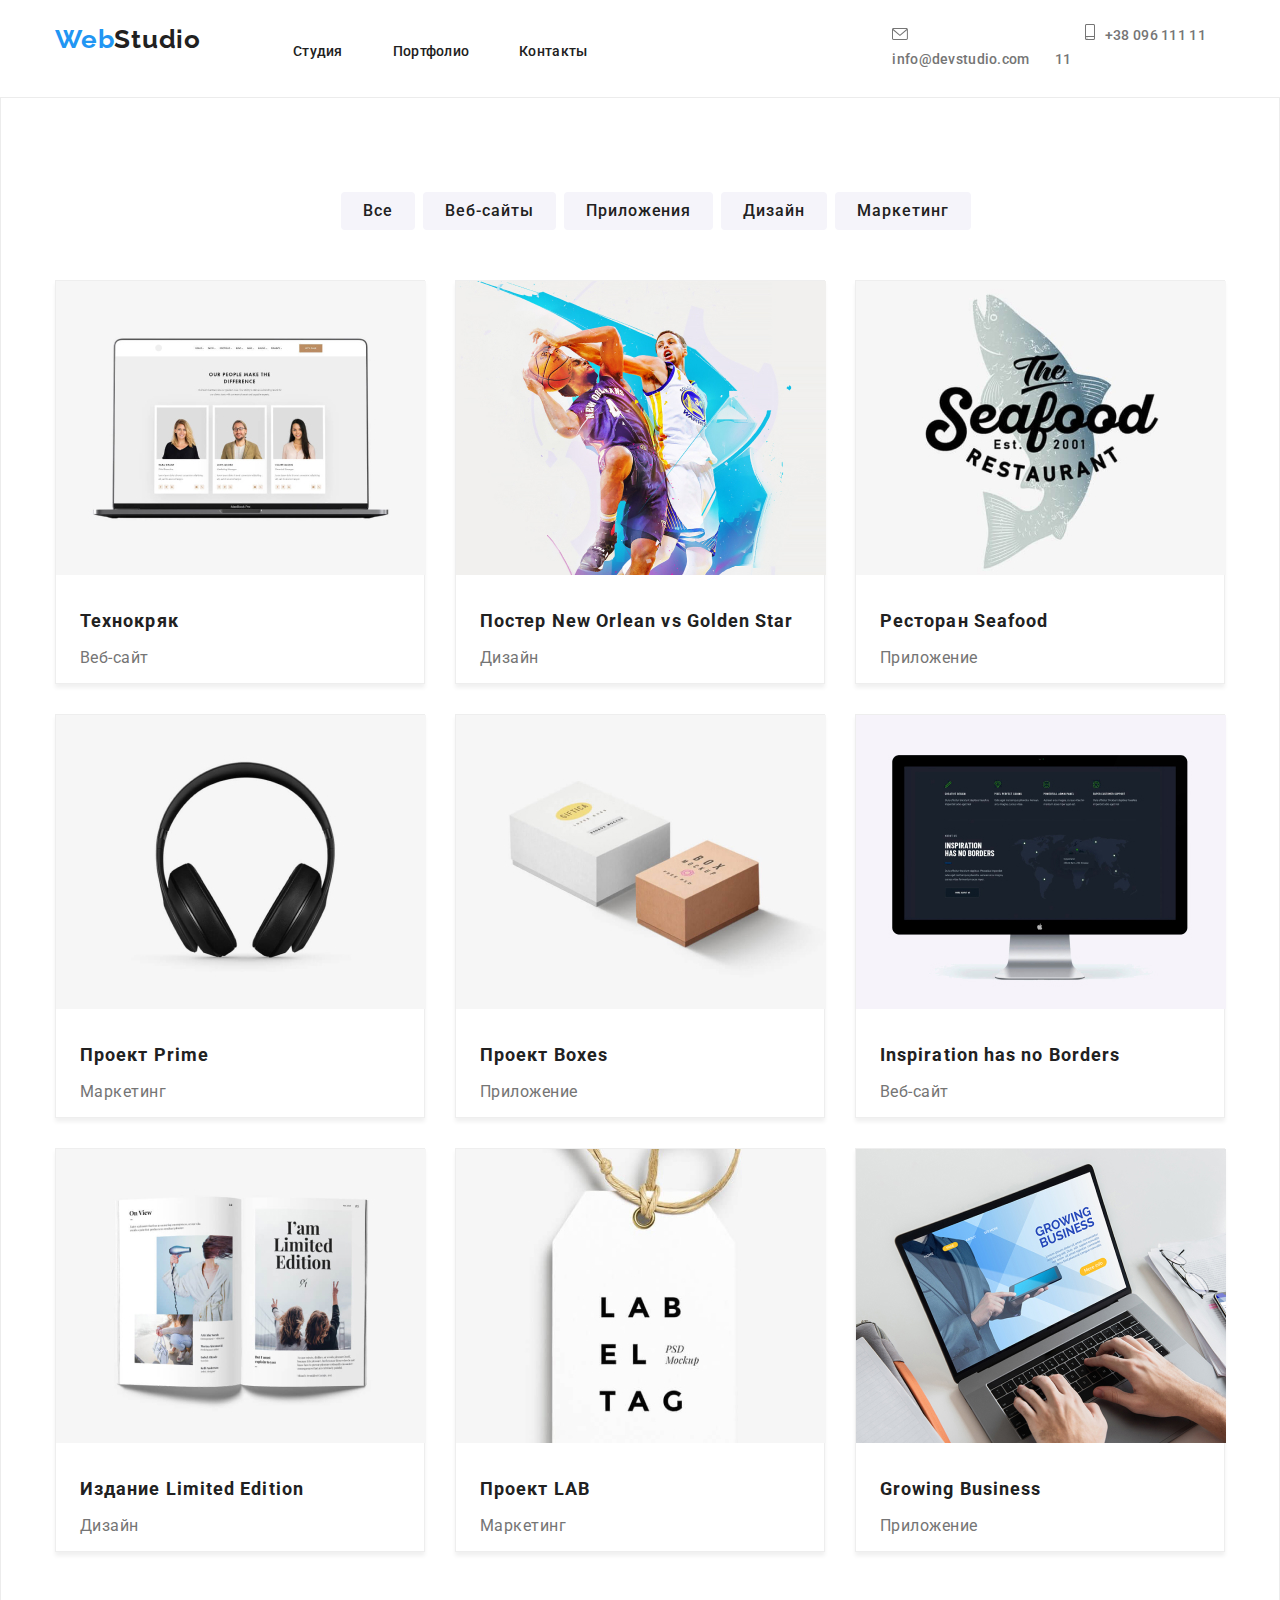
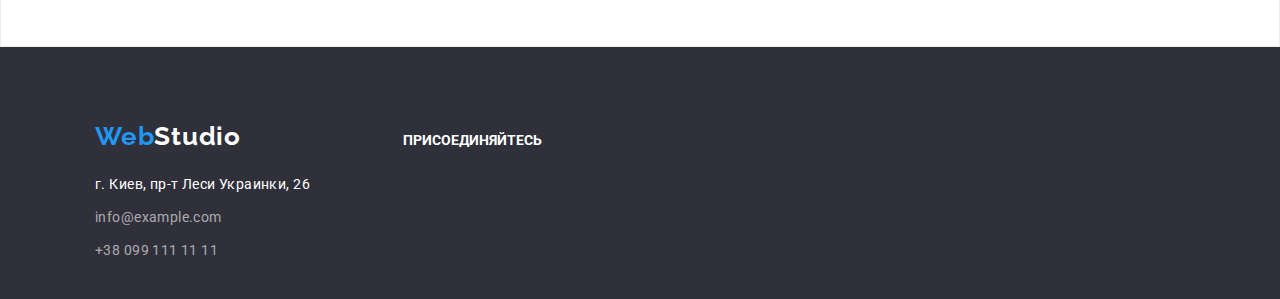
==== portfolio.html @ 74f1bebe "clon" ====
<!DOCTYPE html>
<html lang="ru">
<head>
    <meta charset="UTF-8">
    <meta name="viewport" content="width=device-width, initial-scale=1.0">
    <title>Portfolio</title>
    <link rel="stylesheet" href="./css/normalize.css">
    <link href="https://fonts.googleapis.com/css2?family=Raleway&family=Roboto:wght@400;500;700;900&display=swap" rel="stylesheet">
    <link rel="stylesheet" href="./css/style.css"/>
</head>
<body>
    <div class="container">
        <header class="header-box">
            <nav class="flex">
              <a class="logo" href="index.html">
                 <span class="logo1">Web</span><span class="logo2">Studio</span>
              </a>
              <ul class="list left-list">  
                 <li class="link-item"><a class="link" href="index.html">Студия</a></li>
                 <li class="link-item"><a class="link" href="#portfolio">Портфолио</a></li>
                 <li class="link-item"><a class="link" href="#contacts">Контакты</a></li>
               </ul> 
               <ul class="list right-list">
                <li class="link-item-right">
                    <a class="link icon-header" href="mailto:info@devstudio.com"> <svg class="icon-header-item1"><use href="./icons/sprit.svg#icon-envelope"></use></svg>info@devstudio.com</a></li>
                <li class="link-item-right">
                    <a  class="link icon-header" href="tel:++380961111111"><svg class="icon-header-item2"><use href="./icons/sprit.svg#icon-smartphone"></use></svg>+38 096 111 11 11</a></li>
            </ul>  
            </nav>
        </header>
    </div>
    <div class="main">
        <main class="container">
            <ul class="portfolio-container portfolio-list">
                <li class="btn-parameter">
                    <button class="btn-portfolio" type="button">Все</button>
                </li>
                <li class="btn-parameter">
                     <button class="btn-portfolio" type="button">Веб-сайты</button>
                </li>
                <li class="btn-parameter">
                    <button class="btn-portfolio" type="button">Приложения</button>
                 </li>
                 <li class="btn-parameter">
                     <button class="btn-portfolio" type="button">Дизайн</button>
                 </li>
                 <li class="btn-parameter">
                    <button class="btn-portfolio" type="button">Маркетинг</button>
                 </li>
            </ul>
            <div class="portfolio-container-item">
              <ul class="list flex-wrap">
                    <li class="flex-wrap-item">
                      <img src="./images/portfolio/img-1.jpg"  alt="Ноутбук"/>
                      <h3 class="project-name">Технокряк</h3>
                      <p class="project-type">Веб-сайт</p>
                    </li>
                    <li class="flex-wrap-item">
                      <img src="./images/portfolio/img-2.jpg"  alt="Два игрока в баскетбол"/>
                      <h3 class="project-name">Постер New Orlean vs Golden Star</h3>
                      <p class="project-type">Дизайн</p>
                   </li>
                   <li class="flex-wrap-item">
                      <img src="./images/portfolio/img-3.jpg"  alt="Банер ресторана"/>
                      <h3 class="project-name">Ресторан Seafood</h3>
                      <p class="project-type">Приложение</p>
                   </li>
                   <li class="flex-wrap-item">
                       <img src="./images/portfolio/img-4.jpg"   alt="Наушники"/>
                       <h3 class="project-name">Проект Prime</h3>
                       <p class="project-type">Маркетинг</p>
                   </li>
                   <li class="flex-wrap-item">
                       <img src="./images/portfolio/img-5.jpg"   alt="Две коробки"/>
                       <h3 class="project-name">Проект Boxes</h3>
                       <p class="project-type">Приложение</p>
                   </li>
                   <li class="flex-wrap-item">
                       <img src="./images/portfolio/img-6.jpg"   alt="Монитор"/>
                       <h3 class="project-name">Inspiration has no Borders</h3>
                       <p class="project-type">Веб-сайт</p>
                   </li>
                   <li class="flex-wrap-item">
                       <img src="./images/portfolio/img-7.jpg"   alt="Книга"/>
                       <h3 class="project-name">Издание Limited Edition</h3>
                       <p class="project-type">Дизайн</p>
                   </li>
                   <li class="flex-wrap-item">
                       <img src="./images/portfolio/img-8.jpg"  alt="Бирка"/>
                       <h3 class="project-name">Проект LAB</h3>
                       <p class="project-type">Маркетинг</p>
                   </li>
                   <li class="flex-wrap-item">
                       <img src="./images/portfolio/img-9.jpg"  alt="Печать на ноутбуке"/>
                       <h3 class="project-name">Growing Business</h3>
                       <p class="project-type">Приложение</p>
                   </li>
                </ul>
            </div>
        </main>
    </div>
    <footer class="backgraund-down" id="contacts">
        <div class="container contacts-box">
          <ul class="inline-information">
              <li class="inline-information-item">
                 <div >
                     <a class="logo logo-position" href="#studio">
                         <span lang="en" class="logo1">Web</span><span lang="en" class="logo3">Studio</span>
                     </a>
                 </div>
                 <ul class="list-item">
                    <li><address class="adress contacts-list">г. Киев, пр-т Леси Украинки, 26</address></li>
                    <li><a class="link contacts contacts-list" href="mailto:info@example.com">info@example.com</a></li>
                    <li><a class="link contacts contacts-list" href="tel:++380991111111">+38 099 111 11 11</a></li>
                 </ul>
               </li>
               <li class="inline-information-item"> 
                  <div class="join-social">
                      <h3 class="join">присоединяйтесь</h3>
                      <ul class="social-icons">
                          <li class="social-icons-item"><a class="social-icons-link" href="https://instagram.com/" target="_blanc" rel="noopener noreferer" aria-label="Instagram"><svg class="social-icons-svg"><use hreh="./icons/sprite.svg#icon-instagram"></use></svg></a></li>
                          <li class="social-icons-item"><a class="social-icons-link" href="https://twitter.com/" target="_blanc" rel="noopener noreferer" aria-label="Twitter"><svg class="social-icons-svg"><use hreh="./icons/sprite.svg#icon-twitter"></use></svg></a></li>
                          <li class="social-icons-item"><a class="social-icons-link" href="https://facebook.com/" target="_blanc" rel="noopener noreferer" aria-label="Facebook"><svg class="social-icons-svg"><use hreh="./icons/sprite.svg#icon-facebook"></use></svg></a></li>
                          <li class="social-icons-item"><a class="social-icons-link" href="https://lincedin.com/" target="_blanc" rel="noopener noreferer" aria-label="Lincedin"><svg class="social-icons-svg"><use hreh="./icons/sprite.svg#icon-linkedin"></use></svg></a></li>
                      </ul>
                  </div>
             </li>
          </ul>
        </div>
    </footer>
</body>  
</html>
---- css/style.css ----
:root {
    --main-text-cl: #757575;
    --accent-cl: #2196F3;
    --black-cl: #212121;
    --whait-cl: #FFFFFF;
    --dark-bg: #2F303A;
    --bg-items: #F5F4FA;
}
html {
    box-sizing: border-box;
}
*,
*::before,
*::after {
    box-sizing: inherit;
}
body {
    font-family: "Roboto", sans-serif;
    font-size: 14px;
    line-height: 1.71;
    color: var(--black-cl);
}
.container {
    width: 1200px;
    padding-left: 15px;
    padding-right:15px ;
    margin-left: auto;
    margin-right: auto;
}
.flex {
    display: flex;
    margin-bottom: 25px;
}
.logo {
    display: inline-block;
    margin-top: 24px;
    margin-right: 93px;
    margin-left: 0px;
    Width: 145px;
    Height: 31px;
    text-decoration: none;
}
.main {
    background-color:var(--whait-cl);
    border: 1px solid #ECECEC
}
.portfolio-container{
    padding-top: 94px;
    margin: 0;
    margin-bottom: 50px;
    justify-content: center;
}
.portfolio-container-item {
    margin-left: 0;  
}
.list {
    list-style: none;
    display: inline-flex;
    margin-top: 24px;
    box-sizing: border-box;
    margin-left: 0; 
}
.icon-header{
    width: 26px;
    padding: 0;
    border:  0;
}
.icon-header-item1{
    width: 16px;
    height: 12px;
    margin-left: 0;
    margin-right: 10px;
    fill:var(--main-text-cl);
    align-items: center;
}
.icon-header-item1:hover{
    fill:var(--accent-cl);
}
.icon-header-item2{
    margin-left: 30px;
    width: 10px;
    height: 16px;
    margin-right: 10px;
    align-items: center;
    fill: var(--main-text-cl);
}
.icon-header-item2:hover{
    fill: var(--accent-cl);
}
.item-backgraund{
    background-color: var(--bg-items);
    width: 270px;
    height: 120px;
    padding-top: 25px;
    padding-bottom: 25px;
}
.features{
    width: 65px;
    height: 70px;
    background-color: var(--bg-items);
    display: inline-block;
}
.features:hover{
    fill: var(--accent-cl);
}
.portfolio-list{
    display: flex;
    list-style: none;
}
.social-icons{
    padding-left: 32;
}
.social-icons-link{
    margin-bottom: 30px;
}
.social-icons-item{
    display: inline-block;
    text-decoration: none;
}
.social-icons-svg{
    margin-right: 10px;
    height: 20px;
    width: 20px;
    color: var(--main-text-cl);
}
.social-icons-svg:hover{
    fill:var(--accent-cl)
}

.header-box{
    background-color: var(--whait-cl);
}
.logo1 {
    font-family: "Raleway", serif;
    font-size: 400;
    font-weight: bold;
    font-size: 26px;
    line-height: 1.192;
    letter-spacing: 0.03em;
    color: var(--accent-cl);
    text-decoration: none;
}
.logo2 {
    font-family: "Raleway", serif;
    font-size: 400;
    font-weight: bold;
    font-size: 26px;
    line-height: 1.192;
    letter-spacing: 0.03em;
    color: var(--black-cl);
    text-decoration: none;
}
.logo3 {
    font-family: "Raleway", serif;
    font-size: 400;
    font-weight: bold;
    font-size: 26px;
    line-height: 1.192;
    letter-spacing: 0.03em;
    color: var(--whait-cl);
    text-decoration: none;
}
.link {
    padding: 0;
    margin: 0;
    color: inherit;
    text-decoration: none;
    letter-spacing: 0.02em;
}
.link-item{
    height: 16px;
    font-weight: 500;
    letter-spacing: 0.02em
}
.link-item:not(:last-child){
    margin-right: 50px;
}
.left-list {
    margin-left: 0;
    margin-right: 0;
    padding-left: 0;
    margin-bottom: 0;
    align-items: center;
}
.right-list{
    font-weight: 500;
    margin-left: 305px;
    margin-right: 0;
    padding-inline-start: 0;
    margin-bottom: 0;
    align-items: center;
    color: var(--main-text-cl);
}
.link-item-right{
    font-style: normal;
    font-weight: 500;
    align-items: center;
}
.link-item-right:hover{
    color: var(--accent-cl);
}

.link:hover
.link:focus{
    fill;var(--accent-cl)
}
.backgraund {
    padding-top: 200px;
    height: 600px;
    background-color: #2F303A;
    background: url(imagin/img-bg.png);
}
.backgraund-down{
    background-color: #2F303A;
    height: 252px;
}
.page-title {
    font-weight: 900;
    font-size: 44px;
    line-height: 1.36;
    letter-spacing: 0.06em;
    text-align: center;
    color: var(--whait-cl);
    width: 696px;
    height: 120px;
    margin-bottom: 30px;
    margin-top: 0;
    margin-left: auto;
    margin-right: auto;
    text-transform: uppercase;
}
.btn {
    font-weight: 700;
    font-size: 16px;
    line-height: 1.87;
    letter-spacing: 0.06em;
    color: var(--whait-cl);
    background-color:var(--accent-cl);
    border-radius: 4px;
    display: block;
    margin:0 auto;
    height: 50px;
    padding-top: 10px;
    padding-bottom: 10px;
    padding-right: 32px;
    padding-left: 32px;
    border: none;
    cursor: pointer;
}
.section-title {
    font-weight: 700;
    font-size: 36px;
    line-height: 1.167;
    letter-spacing: 0.03em;
    color: var(--black-cl);
    text-align: center;
    margin-top: 0;
    margin-bottom: 50px;
}
.list-img{
    margin-top: 0;
    margin-bottom: 94px;
    padding-left: 0;
}
.list-item-position{
    margin-bottom: 0px;
    width: 370px;
    height: 294px;
}
.list-item-position:not(:last-child){
    margin-right: 30px;
}
.main-text {
    font-size: 14px;
    line-height: 1.71;
    letter-spacing: 0.03em;
    color: var(--main-text-cl);
    width: 270px;
    margin-left: 0;
    padding-left: 0;   
}
.text-box {
    width: 270px;
    height: 75px;
    margin-block-start: 10px;
    margin-bottom: 94px;
}
.job-description {
    height: 19px;
    font-size: 16px;
    line-height: 1.187;
    letter-spacing: 0.03em;
    color: var(--main-text-cl);
    margin-top: 10px;
    margin-bottom: 16px;
    text-align: center;
    width: 270px;

}
.introduction {
    font-weight: 500;
    font-size: 16px;
    line-height: 1.187;
    letter-spacing: 0.03em;
    color: var(--black-cl);
}
.team-box{
    height: 648px;
    background-color: #F5F4FA;
    box-sizing: inherit;
}
.list-position {
    margin-top: 94px;
    margin-left: 0;
    padding-left: 0;
    margin-bottom: 0;
}
.list-position-item-title{
    margin-top: 30;
    margin-bottom: 0;
    text-transform: uppercase;
}
.team-titel{
    padding-top: 94px;
    margin-bottom: 0;
    margin-bottom: 50px;
}
.list-position-team{
    margin-top: 0;
    margin-left: 0;
    padding-left: 0;
    margin-bottom: 0;
    width: 270px;
    height: 428px;
}
.list-contacts-img{
    background-color: var(--whait-cl);
    margin-top: 0;
    margin-right: 0;
    width: 270px;
}
.list-contacts-img:not(:last-child){
    margin-right: 30px;
}
.list-position-item:not(:last-child){
   margin-right: 30px;
}
.contacts-information{
    font-weight: 500;
    margin-top: 30px;
    margin-bottom: 0px;
    text-align: center;
    height: 19px;
    width: 270px;
}
.adress {
    font-size: 14px;
    line-height: 1.71;
    letter-spacing: 0.03em;
    color: var(--whait-cl);
    text-decoration: none;
    font-style: normal;
}
.contacts {
    font-size: 14px;
    line-height: 1.71;
    letter-spacing: 0.03em;
    color: rgba(255, 255, 255, 0.6);
}
.contacts-box {
    padding-top: 0px;
}
.btn-portfolio {
    font-family: inherit;
    font-weight: 500;
    font-size: 16px;
    line-height: 1.87;
    display: flex;
    align-items: center;
    text-align: center;
    letter-spacing: 0.06em;
    color: var(--black-cl);
    background-color: #F5F4FA;
    border-radius: 4px;
    margin: 0;
    padding-top: 6px;
    padding-bottom: 6px;
    padding-left: 22px;
    padding-right: 22px;
    background-color: #F5F4FA;
    height: 38px;
    border: none;
}
.btn-parameter{
    margin-right: 8px;
    margin-top: 0;
    margin-bottom: 0;
    margin-left: 0;
}
.flex-wrap{
    flex-wrap: wrap;
    margin: 0;
    padding: 0;
    margin-bottom: 94px;
}
.flex-wrap-item { 
    background: #FFFFFF;
    margin-right: 30px;
    margin-bottom:30px;
    border: 1px solid #EEEEEE;
    box-sizing: border-box;
    box-shadow: 0px 4px 4px 0px rgba(0, 0, 0, 0.06);
    list-style-position:inside;
    width: 370px;
    height: 404px;
}
.flex-wrap-item:nth-child(3n+3){
    margin-right: 0;
    
}
.flex-wrap-item:nth-child(n+7){
    margin-bottom: 0;
}
.flex-wrap-item:hover{
    box-shadow: 1px 4px 6px 0px rgba(0, 0, 0, 0.16);
}
.img-portfolio-item{
    position: 0;
    width: 370px;
}
.project-name {
    font-weight: bold;
    font-size: 18px;
    line-height: 2.0;
    letter-spacing: 0.06em;
    color: var(--black-cl--);
    padding-left: 24px;
    padding-right: 24px;
    margin-top: 20px;
    margin-bottom: 0;
    width: 370px;
    margin-right: 0;
}
.project-type {
    font-size: 16px;
    line-height: 1.87;
    letter-spacing: 0.03em;
    color:var(--main-text-cl);
    padding-left: 24px;
    padding-right: 24px;
    margin-top: 4px;
    margin-bottom: 20px;
    width: 370px;
    margin-right: 0;
}

.btn-portfolio:hover,
.btn-portfolio:focus {
    background-color: var(--accent-cl);
    color: var(--whait-cl);
    border-color: var(--accent-cl);
}
.logo-position {
    padding: 0;
    margin-top: 60px;
    width: 145px;
    text-decoration: none;
}
.list-item {
    margin-top: 20px;
    margin-bottom: 0;
    padding: 0;
    list-style: none;
    width: 231px;
    display: inline-block;
}
.list-item:not(:last-child){
    margin-bottom: 9px;
    display: inline-block;
}
.contacts-list{
    margin-bottom: 9px;
    display: flex;
}
.client-section{
   margin: 0;
   padding: 0;
}
.client-title{
    margin-top: 94px;
    margin-bottom: 50;
}
.client-logo-list{
    margin: 0;
    padding: 0;
    margin-bottom: 94px;
}
.client-logo{
    width:170px;
    height:90px;
    border: 1px solid #AFB1B8;
    margin-right: 30px;
    border-radius: 4px;
    box-sizing: border-box;
}
.client-logo-svg:nth-child(n+1){
    width: 44px;
    height: 49px;
    fill: #AFB1B8;;
}
.client-logo-svg:hover{
    fill: var(--accent-cl);
}
.join{
    text-transform: uppercase;
    color: var(--whait-cl);
    font-family: inherit;
    font-weight:700;
    font-style: normal;
    font-size:14px;
    line-height: 1.14;
    letter-spacing: 3%;
}
.inline-information{
    display: inline-flex;
}
.inline-information-item{
    list-style: none;
    margin: 0;
    padding: 0;
}
.join-social{
    margin-top: 72px;
    margin-left: 70px;
}
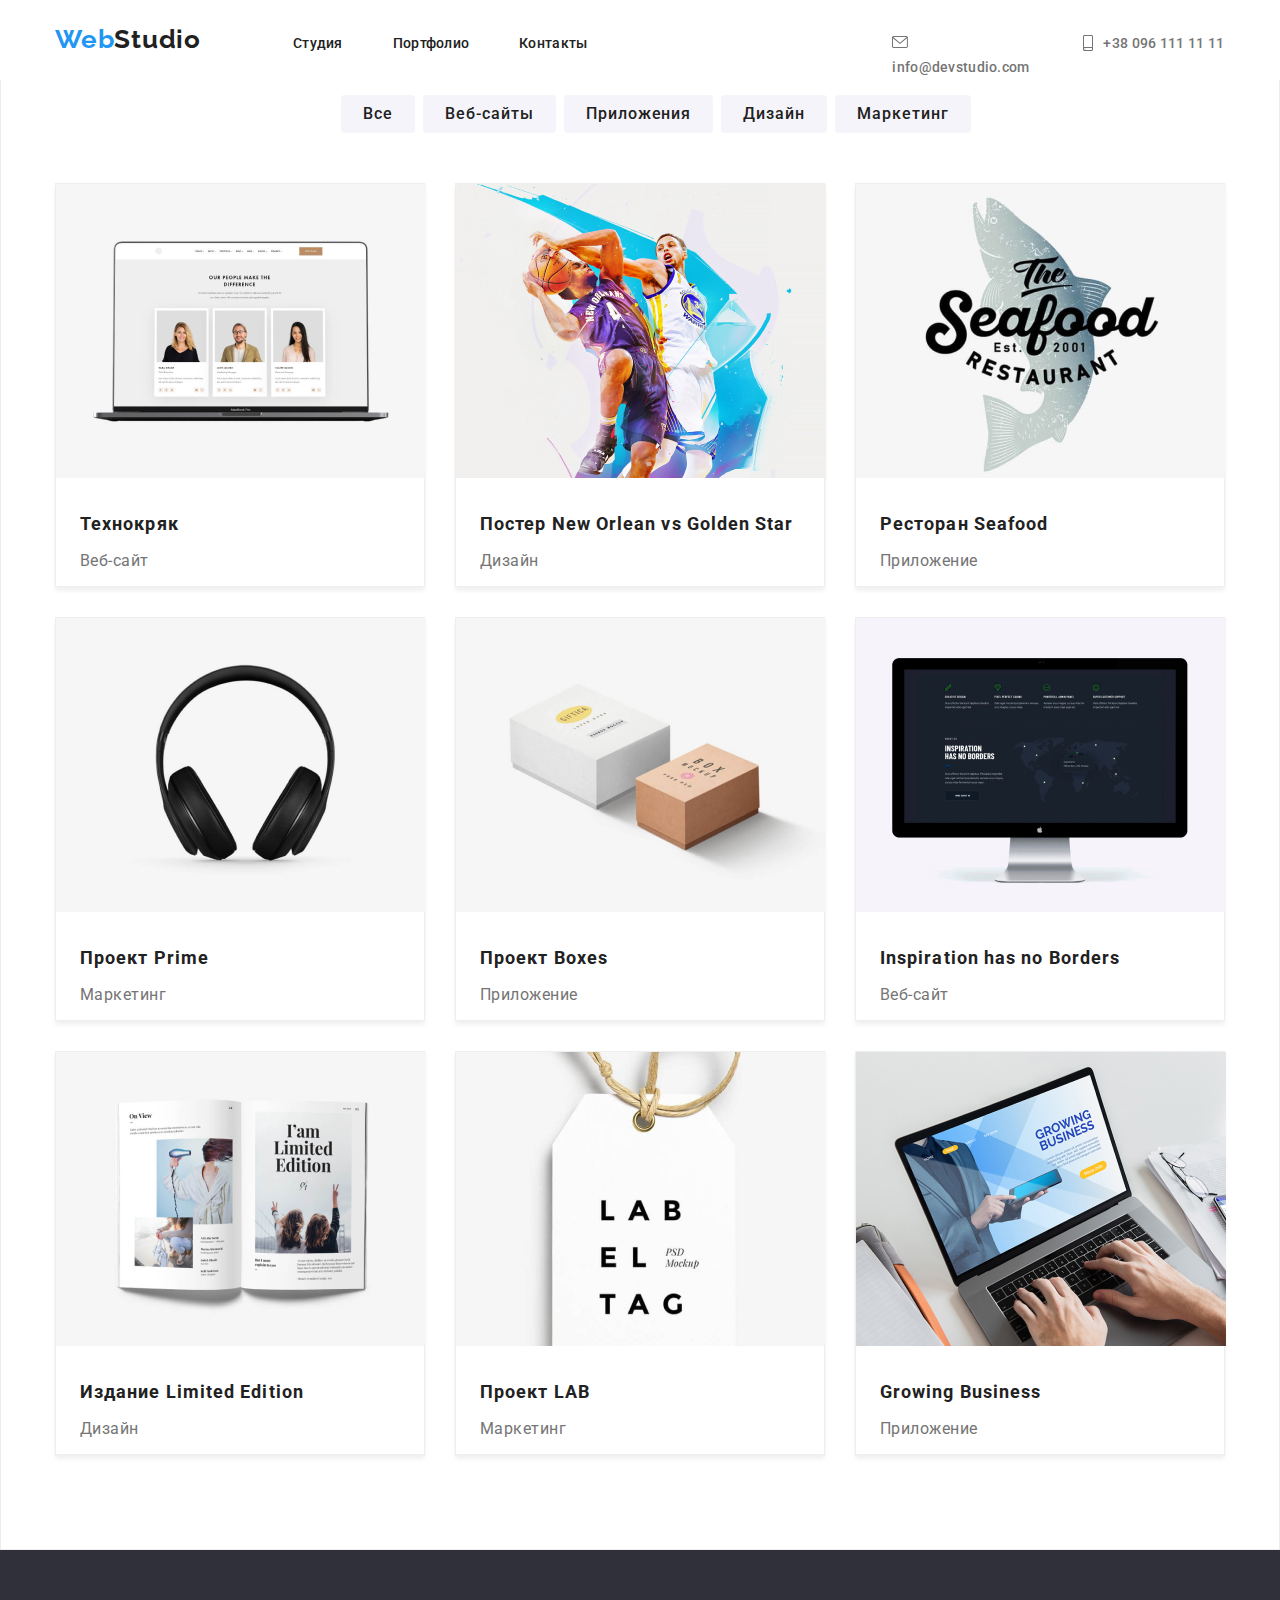
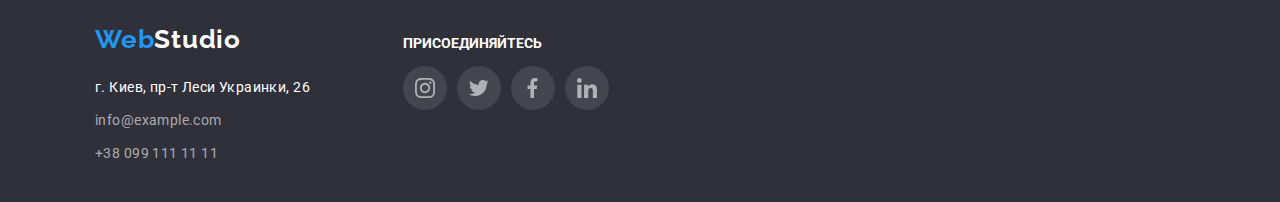
==== commit e1ea90c2: "modal" ====
--- a/portfolio.html
+++ b/portfolio.html
@@ -9,8 +9,9 @@
     <link rel="stylesheet" href="./css/style.css"/>
 </head>
 <body>
-    <div class="container">
+    
         <header class="header-box">
+            <div class="container">
             <nav class="flex">
               <a class="logo" href="index.html">
                  <span class="logo1">Web</span><span class="logo2">Studio</span>
@@ -27,8 +28,8 @@
                     <a  class="link icon-header" href="tel:++380961111111"><svg class="icon-header-item2"><use href="./icons/sprit.svg#icon-smartphone"></use></svg>+38 096 111 11 11</a></li>
             </ul>  
             </nav>
-        </header>
-    </div>
+        </div>
+    </header>
     <div class="main">
         <main class="container">
             <ul class="portfolio-container portfolio-list">
@@ -118,10 +119,10 @@
                   <div class="join-social">
                       <h3 class="join">присоединяйтесь</h3>
                       <ul class="social-icons">
-                          <li class="social-icons-item"><a class="social-icons-link" href="https://instagram.com/" target="_blanc" rel="noopener noreferer" aria-label="Instagram"><svg class="social-icons-svg"><use hreh="./icons/sprite.svg#icon-instagram"></use></svg></a></li>
-                          <li class="social-icons-item"><a class="social-icons-link" href="https://twitter.com/" target="_blanc" rel="noopener noreferer" aria-label="Twitter"><svg class="social-icons-svg"><use hreh="./icons/sprite.svg#icon-twitter"></use></svg></a></li>
-                          <li class="social-icons-item"><a class="social-icons-link" href="https://facebook.com/" target="_blanc" rel="noopener noreferer" aria-label="Facebook"><svg class="social-icons-svg"><use hreh="./icons/sprite.svg#icon-facebook"></use></svg></a></li>
-                          <li class="social-icons-item"><a class="social-icons-link" href="https://lincedin.com/" target="_blanc" rel="noopener noreferer" aria-label="Lincedin"><svg class="social-icons-svg"><use hreh="./icons/sprite.svg#icon-linkedin"></use></svg></a></li>
+                          <li class="social-icons-item"><a class="social-icons-link-footer" href="https://instagram.com/" target="blanc" rel="noopener noreferer" aria-label="Instagram"><svg class="social-icons-svg"><use href="./icons/sprit.svg#icon-instagram"></use></svg></a></li>
+                          <li class="social-icons-item"><a class="social-icons-link-footer" href="https://twitter.com/" target="blanc" rel="noopener noreferer" aria-label="Twitter"><svg class="social-icons-svg"><use href="./icons/sprit.svg#icon-twitter"></use></svg></a></li>
+                          <li class="social-icons-item"><a class="social-icons-link-footer" href="https://facebook.com/" target="blanc" rel="noopener noreferer" aria-label="Facebook"><svg class="social-icons-svg"><use href="./icons/sprit.svg#icon-facebook"></use></svg></a></li>
+                          <li class="social-icons-item"><a class="social-icons-link-footer" href="https://lincedin.com/" target="blanc" rel="noopener noreferer" aria-label="Lincedin"><svg class="social-icons-svg"><use href="./icons/sprit.svg#icon-linkedin"></use></svg></a></li>
                       </ul>
                   </div>
              </li>
--- a/css/style.css
+++ b/css/style.css
@@ -40,6 +40,44 @@
     Height: 31px;
     text-decoration: none;
 }
+.backdrop{
+    position: fixed;
+    top: 0;
+    left: 0;
+    right: 0;
+    bottom: 0;
+    background-color: rgba(0, 0, 0, 0.2);
+    z-index: 100;
+    opacity: 1;
+    transition: opacity 0.5s ease-in;
+}
+.backdrop.is-hidden{
+    opacity: 0;
+    visibility: hidden;
+    pointer-events: none;
+}
+.is-hidden.modal{
+    transform: translate(-50%,-50%) scale(0.5);
+}
+.modal{
+    position: absolute;
+    top: 50%;
+    left: 50%;
+    transform: translate(-50%,-50%) scale(1);
+    width: 100%;
+    max-width: 523px;
+    height: 581px;
+    background-color: rgba(255, 255, 255, 1);
+    padding: 80,40;
+    transition: transform 0.5s;
+}
+.button-clouse{
+    position: absolute;
+    top: 15px;
+    right: 15px;
+    width: 25px;
+    height: 25px;
+}
 .main {
     background-color:var(--whait-cl);
     border: 1px solid #ECECEC
@@ -61,11 +99,12 @@
     margin-left: 0; 
 }
 .icon-header{
-    width: 26px;
     padding: 0;
     border:  0;
 }
 .icon-header-item1{
+    margin-top: 2px;
+    margin-bottom: 0;
     width: 16px;
     height: 12px;
     margin-left: 0;
@@ -77,12 +116,14 @@
     fill:var(--accent-cl);
 }
 .icon-header-item2{
-    margin-left: 30px;
+    margin-top: 3px;
+    margin-bottom: -3px;
     width: 10px;
     height: 16px;
+    margin-left: 0;
     margin-right: 10px;
-    align-items: center;
-    fill: var(--main-text-cl);
+    fill:var(--main-text-cl);
+    align-items: center;
 }
 .icon-header-item2:hover{
     fill: var(--accent-cl);
@@ -93,6 +134,7 @@
     height: 120px;
     padding-top: 25px;
     padding-bottom: 25px;
+    text-align: center;
 }
 .features{
     width: 65px;
@@ -108,26 +150,66 @@
     list-style: none;
 }
 .social-icons{
-    padding-left: 32;
+    display: flex;
+    justify-content: center;
+    padding-left: 0;
+    margin-bottom: 30px;
 }
 .social-icons-link{
-    margin-bottom: 30px;
+    display: flex;
+    justify-content: center;
+    align-items: center;
+    width: 44px;
+    height: 44px;
+    background-color: var(--whait-cl);
+    border-radius: 50%;
 }
 .social-icons-item{
     display: inline-block;
     text-decoration: none;
 }
+.social-icons-item:not(:last-child){
+    margin-right: 10px;
+}
 .social-icons-svg{
-    margin-right: 10px;
+    width: 20px;
     height: 20px;
+    fill:rgba(175, 177, 184, 1);
+}
+.social-icons-svg-footer{
     width: 20px;
-    color: var(--main-text-cl);
-}
-.social-icons-svg:hover{
-    fill:var(--accent-cl)
+    height: 20px;
+    fill:var(--whait-cl);
+}
+.social-icons-link-footer{
+    display: flex;
+    justify-content: center;
+    align-items: center;
+    width: 44px;
+    height: 44px;
+    border-radius: 50%;
+    background-color: rgba(255, 255, 255, 0.1);
+}
+.social-icons-link:hover{
+    background-color: var(--accent-cl);
+}
+
+.social-icons-link:hover .social-icons-svg,
+.social-icons-link:focus .social-icons-svg{
+    fill: var(--whait-cl);
+}
+.social-icons-link-footer:hover .social-icons-svg,
+.social-icons-link-footer:focus .social-icons-svg{
+    fill: var(--whait-cl);
+}
+.social-icons-link-footer:hover{
+    background-color: var(--accent-cl);
 }
 
 .header-box{
+    position: fixed;
+    top: 0;
+    left: 0;right: 0;
     background-color: var(--whait-cl);
 }
 .logo1 {
@@ -176,6 +258,7 @@
     margin-right: 50px;
 }
 .left-list {
+    width: 343px;
     margin-left: 0;
     margin-right: 0;
     padding-left: 0;
@@ -183,32 +266,53 @@
     align-items: center;
 }
 .right-list{
+    margin-top: 32px;
     font-weight: 500;
     margin-left: 305px;
     margin-right: 0;
     padding-inline-start: 0;
     margin-bottom: 0;
-    align-items: center;
     color: var(--main-text-cl);
 }
 .link-item-right{
+    margin-top: 2px;
+    margin-bottom: 0;
+    margin-left: 0;
+    margin-right: 0;;
+    height: 16px;
+    padding: 0;
+    margin: 0;
     font-style: normal;
     font-weight: 500;
     align-items: center;
-}
+    display: block;
+}
+.link-item-right:first-child{
+    margin-right: 30px;
+    width: 161px;
+}
+.link-item-right:last-child{
+    width: 142px;
+    width: 144px;
+}
+
+
 .link-item-right:hover{
     color: var(--accent-cl);
 }
 
 .link:hover
 .link:focus{
-    fill;var(--accent-cl)
+    fill:var(--accent-cl);
 }
 .backgraund {
     padding-top: 200px;
     height: 600px;
-    background-color: #2F303A;
-    background: url(imagin/img-bg.png);
+    background: radial-gradient(
+        circle at center,
+        rgba(47,48,58,0.4),
+        rgba(47,48,58,0.4)
+      ),url(../images/Img-bg.png);
 }
 .backgraund-down{
     background-color: #2F303A;
@@ -491,7 +595,8 @@
     margin-bottom: 50;
 }
 .client-logo-list{
-    margin: 0;
+    display: flex;
+    margin-top: 0;
     padding: 0;
     margin-bottom: 94px;
 }
@@ -499,17 +604,62 @@
     width:170px;
     height:90px;
     border: 1px solid #AFB1B8;
-    margin-right: 30px;
     border-radius: 4px;
     box-sizing: border-box;
-}
-.client-logo-svg:nth-child(n+1){
+    text-align: center;
+    justify-content: center;
+    align-items: center;
+}
+.client-logo:hover{
+    border: 1px solid var(--accent-cl);
+}
+.client-logo-link{
+    display: flex;
+    box-sizing: border-box;
+    height: 90px;
+
+}
+.client-logo-svg{
+    text-align: center;
+    margin: 0;
+    padding: 0;
+    fill: #AFB1B8;
+}
+.logo1{
     width: 44px;
     height: 49px;
-    fill: #AFB1B8;;
-}
+}
+.logo2{
+    width: 40px;
+    height: 52px;
+}
+.logo3{
+    width: 41px;
+    height: 43px;
+}
+.logo4{
+    width: 80px;
+    height: 42px;
+    box-sizing: border-box;
+}
+.logo5{
+    width: 59px;
+    height: 47px;
+}
+.logo6{
+    width: 89px;
+    height: 46px;
+}
+
 .client-logo-svg:hover{
     fill: var(--accent-cl);
+}
+.client-logo:not(:last-child){
+    margin-right: 30px;
+}
+.client-logo-link{
+    justify-content: center;
+    align-items: center;
 }
 .join{
     text-transform: uppercase;
@@ -533,6 +683,46 @@
     margin-top: 72px;
     margin-left: 70px;
 }
-
-
-
+figure{
+    position: relative;
+    height: 100%;
+    margin: 0;
+}
+figure:hover p,
+figure:hover::after{
+    opacity: 1;
+}
+figure p{
+    position: absolute;
+    top: 0;
+    left: 50%;
+    width: 100%;
+    margin-top: 251px;
+    margin-bottom: 0;
+    transform: translate(-50%, 0);
+    font-family: Roboto;
+    font-style: normal;
+    font-weight: bold;
+    font-size: 14px;
+    line-height: 1.15;
+    text-align: center;
+    letter-spacing: 0.03em;
+    text-transform: uppercase;
+    color: var(--whait-cl);
+    z-index: 2;
+    opacity: 0;
+}
+figure::after{
+    content: "";
+    position: absolute;
+    top: 0;
+    left: 0;
+    height: 70px;
+    width: 100%;
+    margin-top: 224px;
+    background-color: rgba(47, 48, 58, 0.8);
+    z-index: 1;
+    opacity: 0;
+}
+
+
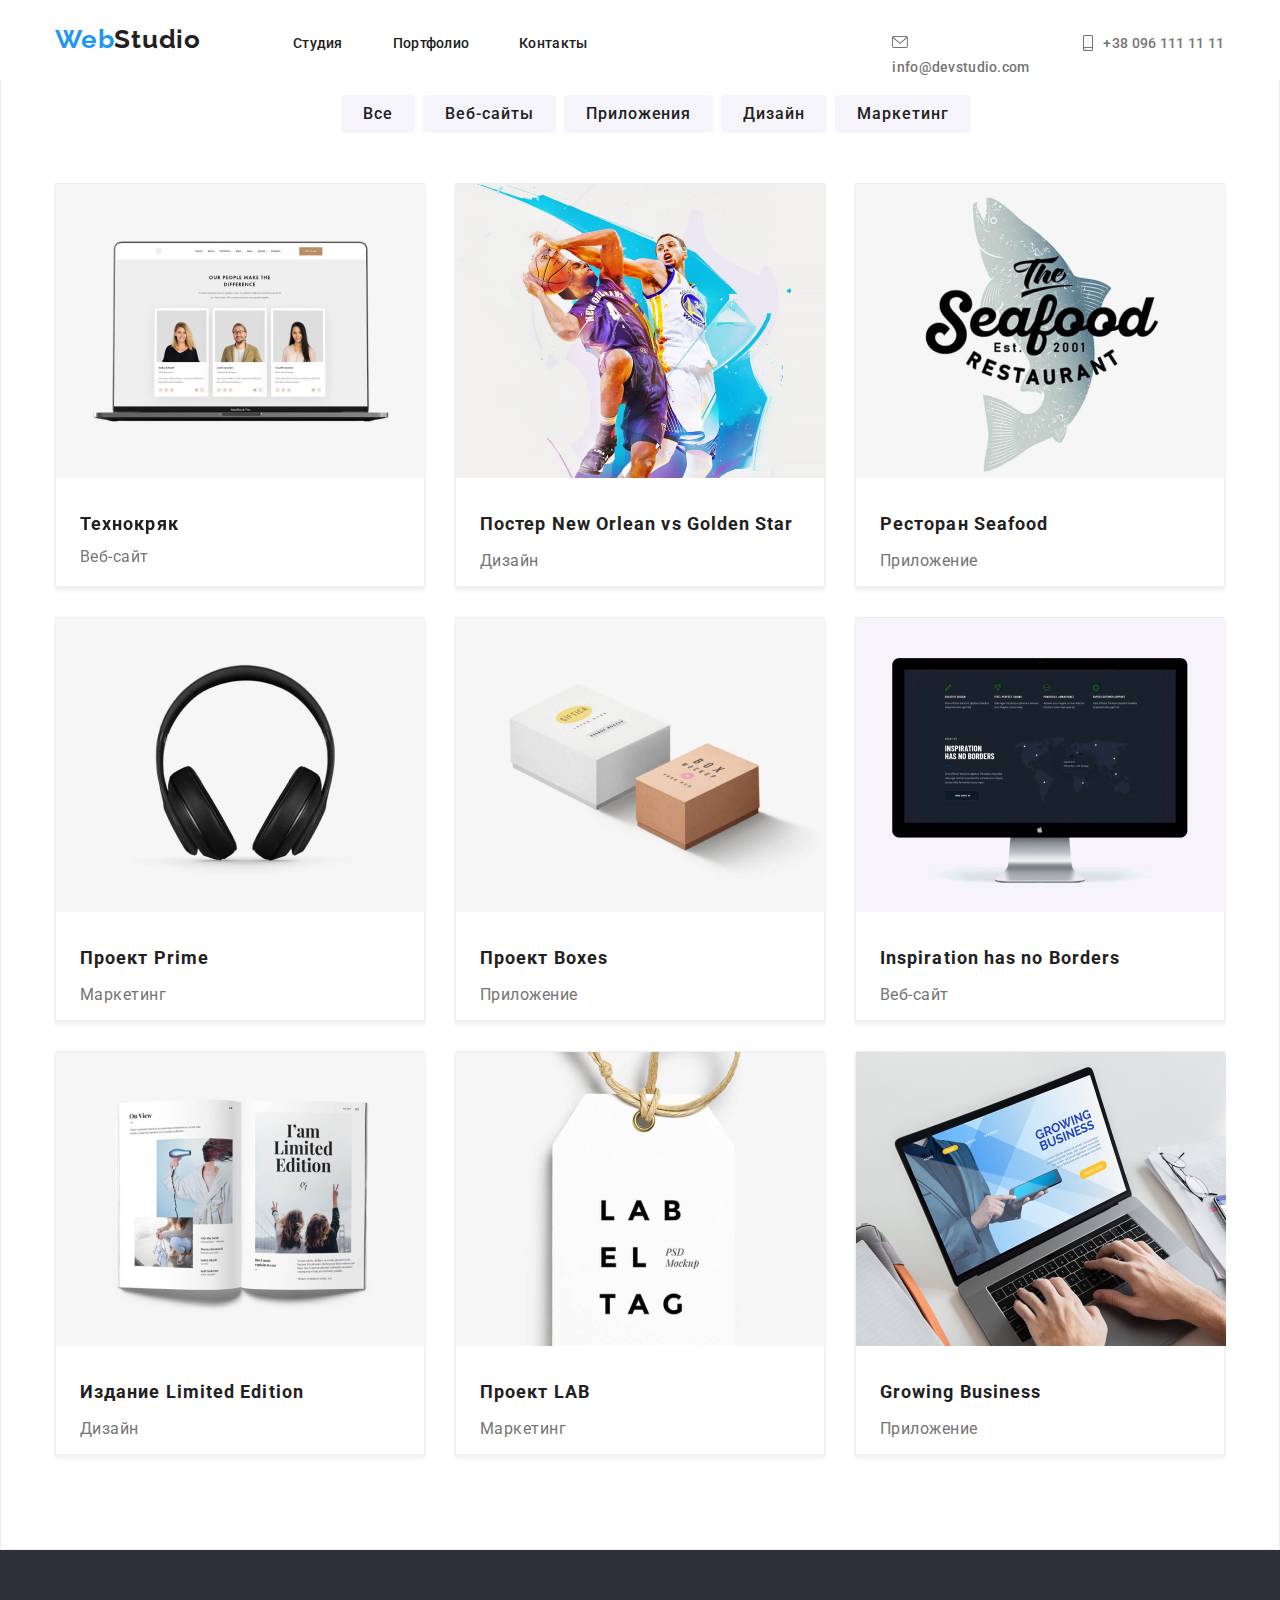
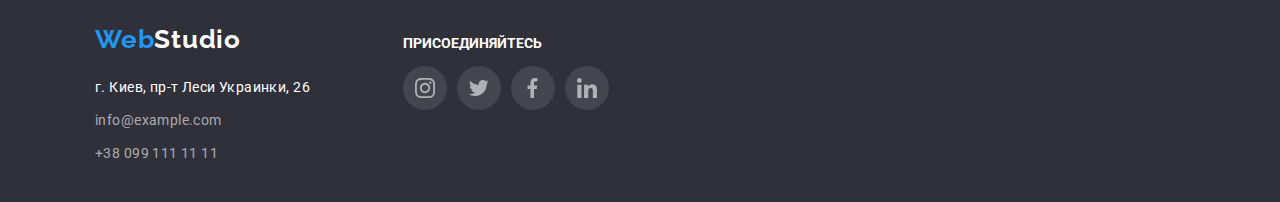
==== commit 4193bdb5: "portfolio owerlay" ====
--- a/portfolio.html
+++ b/portfolio.html
@@ -52,9 +52,12 @@
             <div class="portfolio-container-item">
               <ul class="list flex-wrap">
                     <li class="flex-wrap-item">
-                      <img src="./images/portfolio/img-1.jpg"  alt="Ноутбук"/>
-                      <h3 class="project-name">Технокряк</h3>
-                      <p class="project-type">Веб-сайт</p>
+                      <figure class="portfolio">
+                         <img src="./images/portfolio/img-1.jpg"  alt="Ноутбук"/>
+                         <h3 class="project-name">Технокряк</h3>
+                         <span class="project-type">Веб-сайт</span>
+                         <p>Технокряк это современная площадка распространения коронавируса. Компании используют эту платформу для цифрового шпионажа и атак на защищённые сервера конкурентов.</p>
+                      </figure>
                     </li>
                     <li class="flex-wrap-item">
                       <img src="./images/portfolio/img-2.jpg"  alt="Два игрока в баскетбол"/>
--- a/css/style.css
+++ b/css/style.css
@@ -19,6 +19,9 @@
     font-size: 14px;
     line-height: 1.71;
     color: var(--black-cl);
+}
+:hover{
+    transition: all 250ms cubic-bezier(0.4, 0, 0.2, 1);
 }
 .container {
     width: 1200px;
@@ -253,6 +256,17 @@
     height: 16px;
     font-weight: 500;
     letter-spacing: 0.02em
+}
+.link-item:hover{
+   color: var(--accent-cl);
+}
+.link-item:hover.link-item::after{
+    content: "";
+    display: block;
+    width: 100%;
+    height: 4px;
+    background-color: var(--accent-cl);
+    margin-top: 22px;
 }
 .link-item:not(:last-child){
     margin-right: 50px;
@@ -692,6 +706,11 @@
 figure:hover::after{
     opacity: 1;
 }
+figure.portfolio:hover p,
+figure.portfolio:hover::after{
+    opacity: 1;
+}
+
 figure p{
     position: absolute;
     top: 0;
@@ -708,6 +727,27 @@
     text-align: center;
     letter-spacing: 0.03em;
     text-transform: uppercase;
+    color: var(--whait-cl);
+    z-index: 2;
+    opacity: 0;
+}
+figure.portfolio p{
+    position: absolute;
+    top: 0;
+    left: 0%;
+    width: 100%;
+    height: 100%;
+    margin-top: 0;
+    margin-bottom: 0;
+    transform: translate(0,0);
+    font-family: Roboto;
+    font-style: normal;
+    font-weight: bold;
+    font-size: 18px;
+    line-height: 1.55;
+    text-transform: none;
+    text-align: center;
+    justify-content: center;
     color: var(--whait-cl);
     z-index: 2;
     opacity: 0;
@@ -724,5 +764,17 @@
     z-index: 1;
     opacity: 0;
 }
-
-
+figure.portfolio::after{
+    content: "";
+    position: absolute;
+    top: 0;
+    left: 0;
+    width: 100%;
+    height: 294px;
+    margin-top: 0;
+    background-color:rgba(33, 150, 243, 0.9);
+    z-index: 1;
+    opacity: 0;
+}
+
+
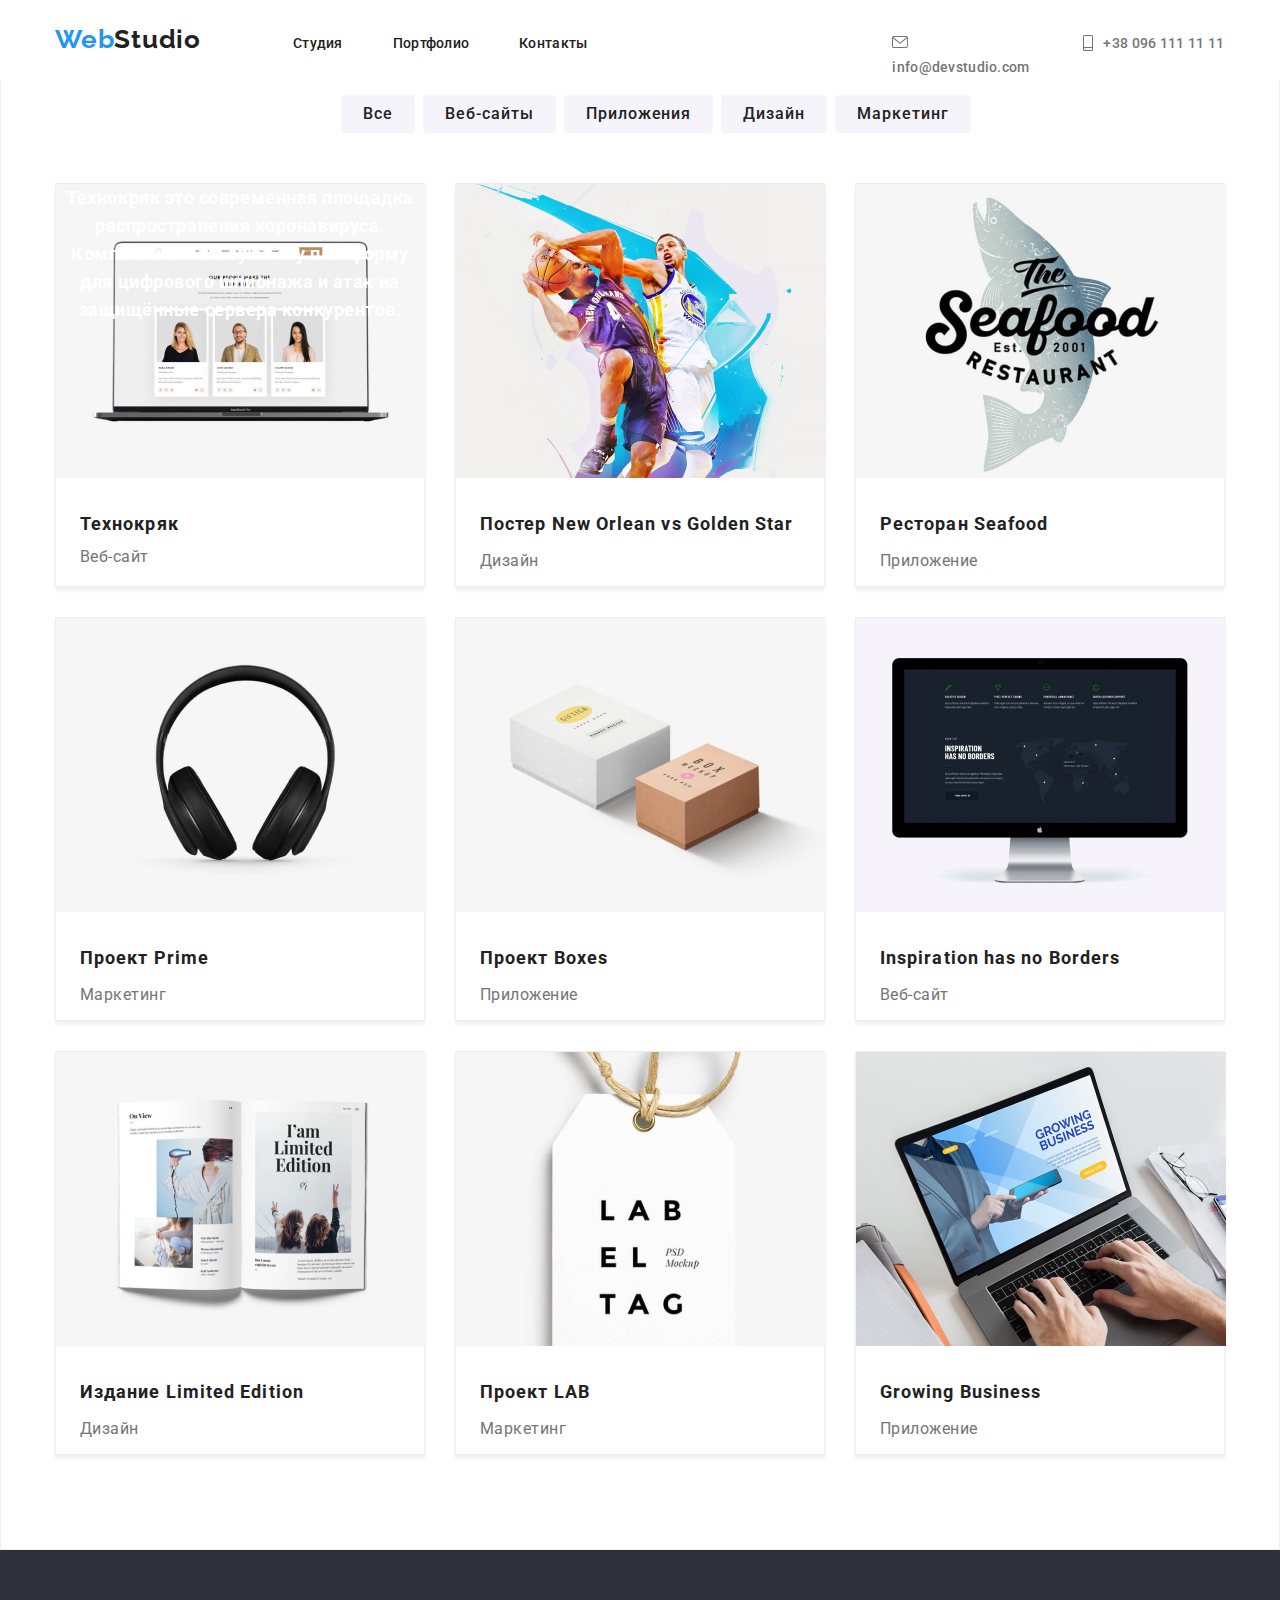
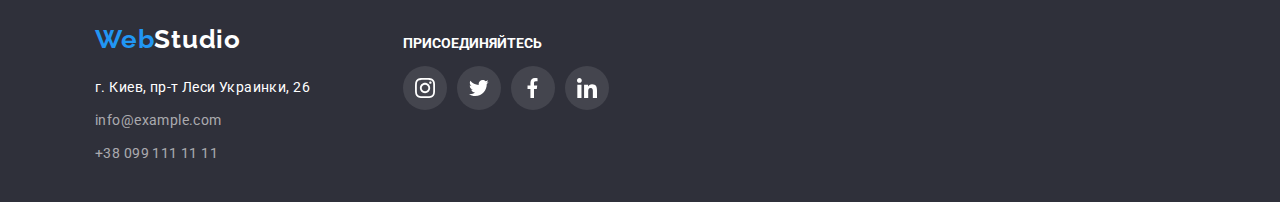
==== commit 2e2158b0: "fills footer icons" ====
--- a/portfolio.html
+++ b/portfolio.html
@@ -122,10 +122,10 @@
                   <div class="join-social">
                       <h3 class="join">присоединяйтесь</h3>
                       <ul class="social-icons">
-                          <li class="social-icons-item"><a class="social-icons-link-footer" href="https://instagram.com/" target="blanc" rel="noopener noreferer" aria-label="Instagram"><svg class="social-icons-svg"><use href="./icons/sprit.svg#icon-instagram"></use></svg></a></li>
-                          <li class="social-icons-item"><a class="social-icons-link-footer" href="https://twitter.com/" target="blanc" rel="noopener noreferer" aria-label="Twitter"><svg class="social-icons-svg"><use href="./icons/sprit.svg#icon-twitter"></use></svg></a></li>
-                          <li class="social-icons-item"><a class="social-icons-link-footer" href="https://facebook.com/" target="blanc" rel="noopener noreferer" aria-label="Facebook"><svg class="social-icons-svg"><use href="./icons/sprit.svg#icon-facebook"></use></svg></a></li>
-                          <li class="social-icons-item"><a class="social-icons-link-footer" href="https://lincedin.com/" target="blanc" rel="noopener noreferer" aria-label="Lincedin"><svg class="social-icons-svg"><use href="./icons/sprit.svg#icon-linkedin"></use></svg></a></li>
+                          <li class="social-icons-item"><a class="social-icons-link-footer" href="https://instagram.com/" target="blanc" rel="noopener noreferer" aria-label="Instagram"><svg class="social-icons-svg-footer"><use href="./icons/sprit.svg#icon-instagram"></use></svg></a></li>
+                          <li class="social-icons-item"><a class="social-icons-link-footer" href="https://twitter.com/" target="blanc" rel="noopener noreferer" aria-label="Twitter"><svg class="social-icons-svg-footer"><use href="./icons/sprit.svg#icon-twitter"></use></svg></a></li>
+                          <li class="social-icons-item"><a class="social-icons-link-footer" href="https://facebook.com/" target="blanc" rel="noopener noreferer" aria-label="Facebook"><svg class="social-icons-svg-footer"><use href="./icons/sprit.svg#icon-facebook"></use></svg></a></li>
+                          <li class="social-icons-item"><a class="social-icons-link-footer" href="https://lincedin.com/" target="blanc" rel="noopener noreferer" aria-label="Lincedin"><svg class="social-icons-svg-footer"><use href="./icons/sprit.svg#icon-linkedin"></use></svg></a></li>
                       </ul>
                   </div>
              </li>
--- a/css/style.css
+++ b/css/style.css
@@ -115,7 +115,7 @@
     fill:var(--main-text-cl);
     align-items: center;
 }
-.icon-header-item1:hover{
+.iright-list:hover ::after{
     fill:var(--accent-cl);
 }
 .icon-header-item2{
@@ -128,7 +128,7 @@
     fill:var(--main-text-cl);
     align-items: center;
 }
-.icon-header-item2:hover{
+link:hover .icon-header-item2{
     fill: var(--accent-cl);
 }
 .item-backgraund{
@@ -200,10 +200,12 @@
 .social-icons-link:hover .social-icons-svg,
 .social-icons-link:focus .social-icons-svg{
     fill: var(--whait-cl);
+    transition: all 250ms cubic-bezier(0.4, 0, 0.2, 1);
 }
 .social-icons-link-footer:hover .social-icons-svg,
 .social-icons-link-footer:focus .social-icons-svg{
     fill: var(--whait-cl);
+    transition: all 250ms cubic-bezier(0.4, 0, 0.2, 1);
 }
 .social-icons-link-footer:hover{
     background-color: var(--accent-cl);
@@ -214,6 +216,7 @@
     top: 0;
     left: 0;right: 0;
     background-color: var(--whait-cl);
+    z-index: 3;
 }
 .logo1 {
     font-family: "Raleway", serif;
@@ -257,6 +260,7 @@
     font-weight: 500;
     letter-spacing: 0.02em
 }
+.link-item:focus,
 .link-item:hover{
    color: var(--accent-cl);
 }
@@ -309,10 +313,17 @@
     width: 142px;
     width: 144px;
 }
-
-
-.link-item-right:hover{
+.link-item-right:hover,
+svg.icon-header-item1:hover,
+svg.icon-header-item2:hover{
     color: var(--accent-cl);
+    fill: var(--accent-cl);
+    transition: all 250ms cubic-bezier(0.4, 0, 0.2, 1);
+}
+.link-item-right:hover svg.icon-header-item1,
+.link-item-right:hover svg.icon-header-item2{
+    fill: var(--accent-cl);
+    transition: all 250ms cubic-bezier(0.4, 0, 0.2, 1);
 }
 
 .link:hover
@@ -534,7 +545,6 @@
 }
 .flex-wrap-item:nth-child(3n+3){
     margin-right: 0;
-    
 }
 .flex-wrap-item:nth-child(n+7){
     margin-bottom: 0;
@@ -631,7 +641,9 @@
     display: flex;
     box-sizing: border-box;
     height: 90px;
-
+}
+.client-logo:hover svg.client-logo-svg{
+    fill: var(--accent-cl);
 }
 .client-logo-svg{
     text-align: center;
@@ -663,10 +675,6 @@
 .logo6{
     width: 89px;
     height: 46px;
-}
-
-.client-logo-svg:hover{
-    fill: var(--accent-cl);
 }
 .client-logo:not(:last-child){
     margin-right: 30px;
@@ -702,14 +710,6 @@
     height: 100%;
     margin: 0;
 }
-figure:hover p,
-figure:hover::after{
-    opacity: 1;
-}
-figure.portfolio:hover p,
-figure.portfolio:hover::after{
-    opacity: 1;
-}
 
 figure p{
     position: absolute;
@@ -729,7 +729,7 @@
     text-transform: uppercase;
     color: var(--whait-cl);
     z-index: 2;
-    opacity: 0;
+    opacity: 1;
 }
 figure.portfolio p{
     position: absolute;
@@ -750,7 +750,7 @@
     justify-content: center;
     color: var(--whait-cl);
     z-index: 2;
-    opacity: 0;
+    opacity: 1;
 }
 figure::after{
     content: "";
@@ -762,7 +762,7 @@
     margin-top: 224px;
     background-color: rgba(47, 48, 58, 0.8);
     z-index: 1;
-    opacity: 0;
+    opacity: 2;
 }
 figure.portfolio::after{
     content: "";
@@ -776,5 +776,3 @@
     z-index: 1;
     opacity: 0;
 }
-
-
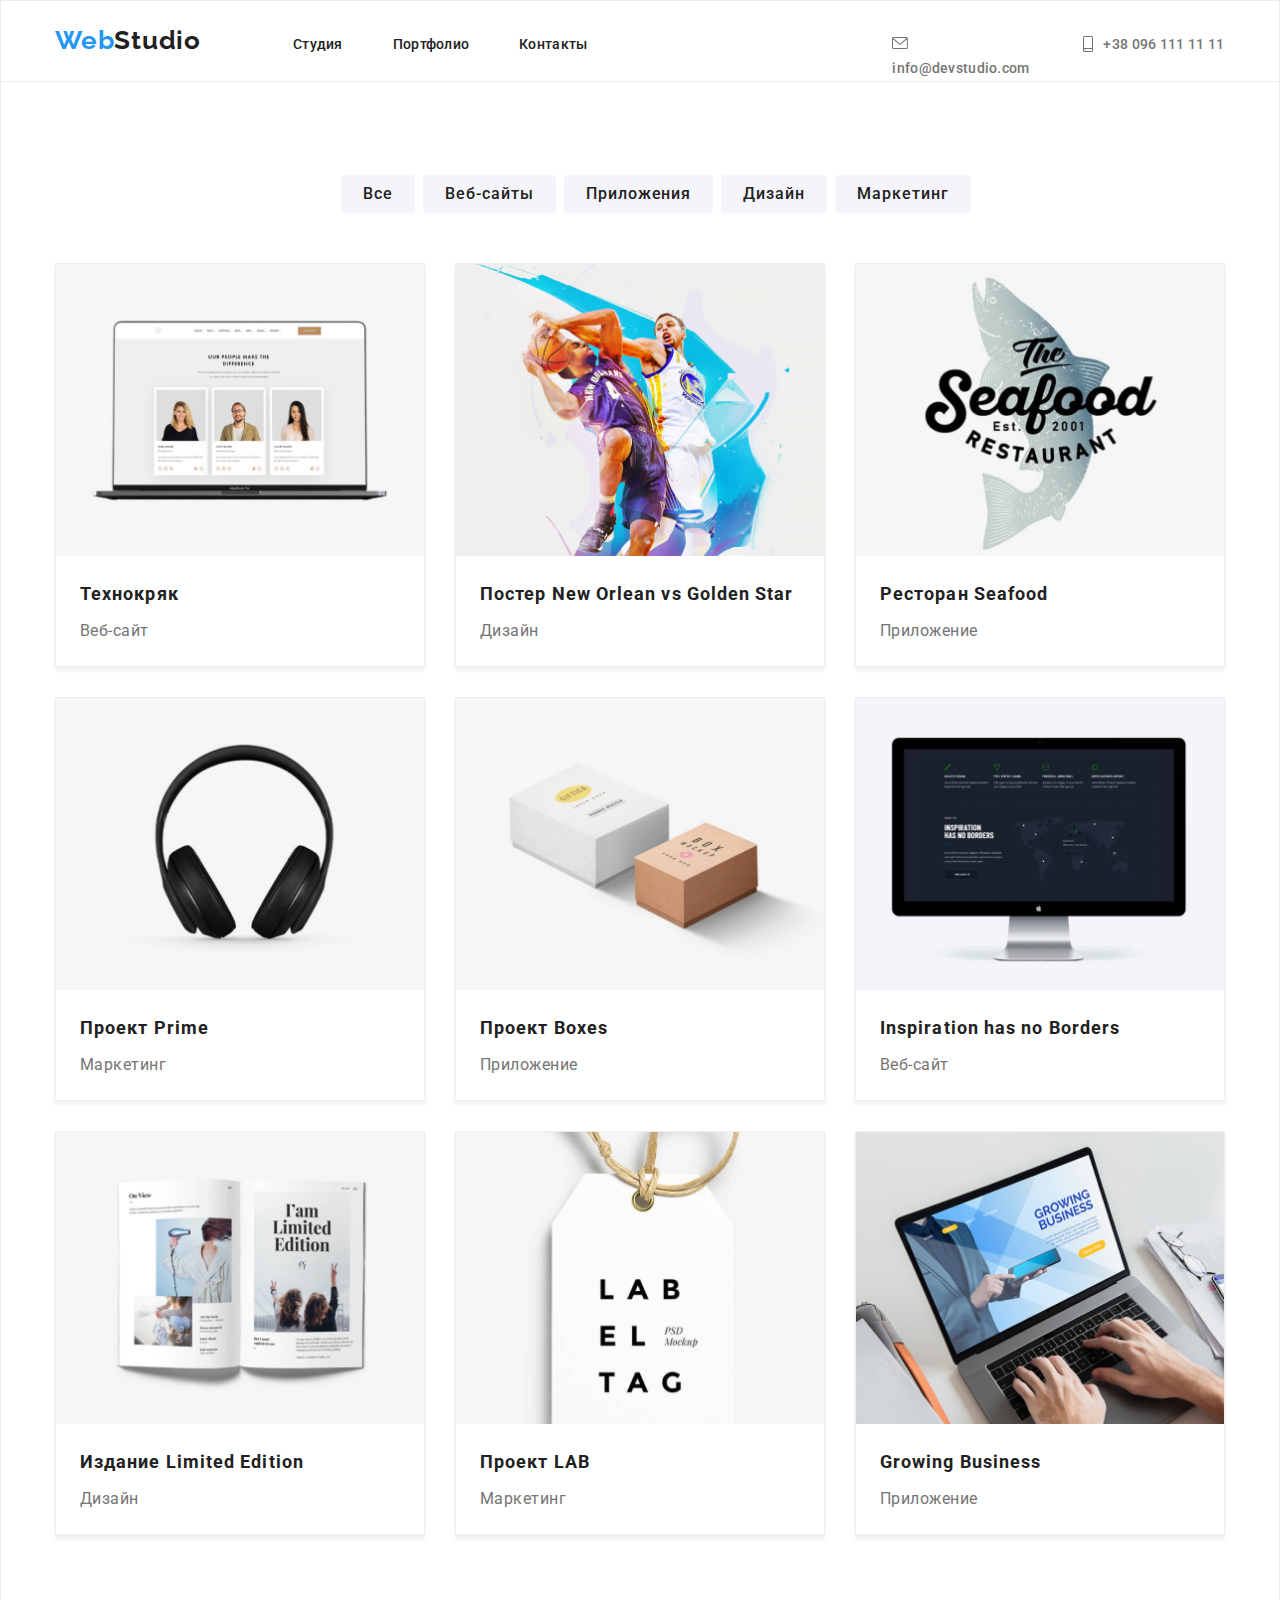
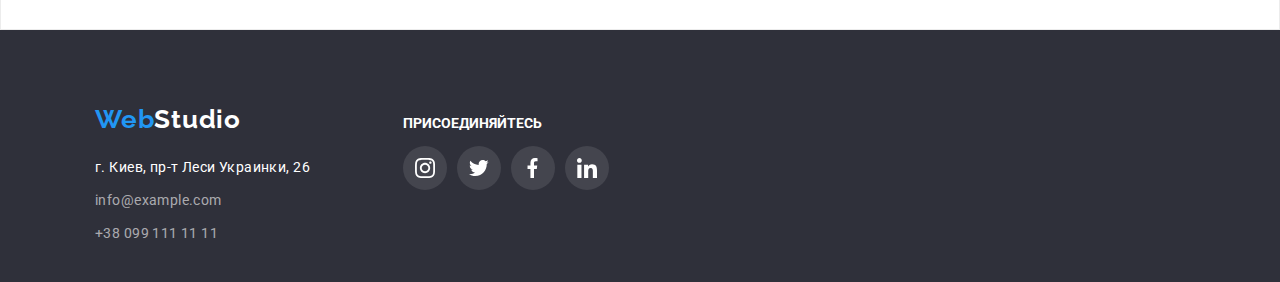
==== commit 2f9069c7: "portfolio transition" ====
--- a/portfolio.html
+++ b/portfolio.html
@@ -52,49 +52,55 @@
             <div class="portfolio-container-item">
               <ul class="list flex-wrap">
                     <li class="flex-wrap-item">
-                      <figure class="portfolio">
+                         <span class="description">Технокряк это современная площадка распространения коронавируса. Компании используют эту платформу для цифрового шпионажа и атак на защищённые сервера конкурентов.</span>
                          <img src="./images/portfolio/img-1.jpg"  alt="Ноутбук"/>
                          <h3 class="project-name">Технокряк</h3>
-                         <span class="project-type">Веб-сайт</span>
-                         <p>Технокряк это современная площадка распространения коронавируса. Компании используют эту платформу для цифрового шпионажа и атак на защищённые сервера конкурентов.</p>
-                      </figure>
+                         <p class="project-type">Веб-сайт</p>
                     </li>
                     <li class="flex-wrap-item">
+                        <span class="description">Технокряк это современная площадка распространения коронавируса. Компании используют эту платформу для цифрового шпионажа и атак на защищённые сервера конкурентов.</span>
                       <img src="./images/portfolio/img-2.jpg"  alt="Два игрока в баскетбол"/>
                       <h3 class="project-name">Постер New Orlean vs Golden Star</h3>
                       <p class="project-type">Дизайн</p>
                    </li>
                    <li class="flex-wrap-item">
+                       <span class="description">Технокряк это современная площадка распространения коронавируса. Компании используют эту платформу для цифрового шпионажа и атак на защищённые сервера конкурентов.</span>
                       <img src="./images/portfolio/img-3.jpg"  alt="Банер ресторана"/>
                       <h3 class="project-name">Ресторан Seafood</h3>
                       <p class="project-type">Приложение</p>
                    </li>
                    <li class="flex-wrap-item">
+                       <span class="description">Технокряк это современная площадка распространения коронавируса. Компании используют эту платформу для цифрового шпионажа и атак на защищённые сервера конкурентов.</span>
                        <img src="./images/portfolio/img-4.jpg"   alt="Наушники"/>
                        <h3 class="project-name">Проект Prime</h3>
                        <p class="project-type">Маркетинг</p>
                    </li>
                    <li class="flex-wrap-item">
+                       <span class="description">Технокряк это современная площадка распространения коронавируса. Компании используют эту платформу для цифрового шпионажа и атак на защищённые сервера конкурентов.</span>
                        <img src="./images/portfolio/img-5.jpg"   alt="Две коробки"/>
                        <h3 class="project-name">Проект Boxes</h3>
                        <p class="project-type">Приложение</p>
                    </li>
                    <li class="flex-wrap-item">
+                       <span class="description">Технокряк это современная площадка распространения коронавируса. Компании используют эту платформу для цифрового шпионажа и атак на защищённые сервера конкурентов.</span>
                        <img src="./images/portfolio/img-6.jpg"   alt="Монитор"/>
                        <h3 class="project-name">Inspiration has no Borders</h3>
                        <p class="project-type">Веб-сайт</p>
                    </li>
                    <li class="flex-wrap-item">
+                       <span class="description">Технокряк это современная площадка распространения коронавируса. Компании используют эту платформу для цифрового шпионажа и атак на защищённые сервера конкурентов.</span>
                        <img src="./images/portfolio/img-7.jpg"   alt="Книга"/>
                        <h3 class="project-name">Издание Limited Edition</h3>
                        <p class="project-type">Дизайн</p>
                    </li>
                    <li class="flex-wrap-item">
+                       <span class="description">Технокряк это современная площадка распространения коронавируса. Компании используют эту платформу для цифрового шпионажа и атак на защищённые сервера конкурентов.</span>
                        <img src="./images/portfolio/img-8.jpg"  alt="Бирка"/>
                        <h3 class="project-name">Проект LAB</h3>
                        <p class="project-type">Маркетинг</p>
                    </li>
                    <li class="flex-wrap-item">
+                    <span class="description">Технокряк это современная площадка распространения коронавируса. Компании используют эту платформу для цифрового шпионажа и атак на защищённые сервера конкурентов.</span>
                        <img src="./images/portfolio/img-9.jpg"  alt="Печать на ноутбуке"/>
                        <h3 class="project-name">Growing Business</h3>
                        <p class="project-type">Приложение</p>
--- a/css/style.css
+++ b/css/style.css
@@ -73,20 +73,35 @@
     background-color: rgba(255, 255, 255, 1);
     padding: 80,40;
     transition: transform 0.5s;
+    margin-top: 221px;
+}
+.icon-x{
+    display: flex;
+    margin-top: 4px;
+    margin-left: 4px;
+    padding: 0;
+    height: 100%;
+    width: 100%;
+    fill: var(--black-cl);
+
 }
 .button-clouse{
+    content: "";
     position: absolute;
     top: 15px;
     right: 15px;
-    width: 25px;
-    height: 25px;
+    width: 30px;
+    height: 30px;
+    border: 1px solid rgba(0, 0, 0, 0.1);
+    border-radius: 100%;
+    background: inherit;
 }
 .main {
     background-color:var(--whait-cl);
     border: 1px solid #ECECEC
 }
 .portfolio-container{
-    padding-top: 94px;
+    padding-top: 174px;
     margin: 0;
     margin-bottom: 50px;
     justify-content: center;
@@ -217,6 +232,7 @@
     left: 0;right: 0;
     background-color: var(--whait-cl);
     z-index: 3;
+    border: 1px solid #ECECEC;
 }
 .logo1 {
     font-family: "Raleway", serif;
@@ -711,34 +727,17 @@
     margin: 0;
 }
 
-figure p{
+/* figure.portfolio:hover p.animation{
     position: absolute;
-    top: 0;
-    left: 50%;
-    width: 100%;
-    margin-top: 251px;
-    margin-bottom: 0;
-    transform: translate(-50%, 0);
-    font-family: Roboto;
-    font-style: normal;
-    font-weight: bold;
-    font-size: 14px;
-    line-height: 1.15;
-    text-align: center;
-    letter-spacing: 0.03em;
-    text-transform: uppercase;
-    color: var(--whait-cl);
-    z-index: 2;
-    opacity: 1;
-}
-figure.portfolio p{
-    position: absolute;
-    top: 0;
-    left: 0%;
-    width: 100%;
-    height: 100%;
-    margin-top: 0;
-    margin-bottom: 0;
+    display: flex;
+    top: -12px;
+    left: 4px;
+    width: 360px;
+    height: 395px;
+    padding-top: 63px;
+    padding-right: 24px;
+    padding-bottom: 63px;
+    padding-left: 24px;
     transform: translate(0,0);
     font-family: Roboto;
     font-style: normal;
@@ -746,25 +745,13 @@
     font-size: 18px;
     line-height: 1.55;
     text-transform: none;
-    text-align: center;
-    justify-content: center;
     color: var(--whait-cl);
+    visibility: visible;
     z-index: 2;
     opacity: 1;
 }
-figure::after{
-    content: "";
-    position: absolute;
-    top: 0;
-    left: 0;
-    height: 70px;
-    width: 100%;
-    margin-top: 224px;
-    background-color: rgba(47, 48, 58, 0.8);
-    z-index: 1;
-    opacity: 2;
-}
-figure.portfolio::after{
+
+figure.portfolio:hover::after{
     content: "";
     position: absolute;
     top: 0;
@@ -774,5 +761,46 @@
     margin-top: 0;
     background-color:rgba(33, 150, 243, 0.9);
     z-index: 1;
+    opacity: 1;
+} */
+.hidden{ 
+    display: none;
+} 
+
+.portfolio-container-item li{
+    display: inline-block;
+    position: relative;
+    overflow: hidden;
+}
+
+.portfolio-container-item img{
+    max-width: 100%;
+    display: block;
+}
+.description{
+    position: absolute;
+    left: 0;
+    width: 100%;
+    height: 294px;
+    color: var(--whait-cl);
+    background-color: rgba(33, 150, 243, 0.9);
+    text-align: center;
     opacity: 0;
-}
+    top: 100%;
+    padding-top: 63px;
+    padding-left: 24px;
+    padding-bottom: 63px;
+    padding-right: 24px;
+    font-family: Roboto;
+    font-style: normal;
+    font-weight: bold;
+    font-size: 18px;
+    line-height: 1.55;
+    -webkit-transition: all 0.25s;
+    -o-transition:all 0.25s;
+    transition: all 0.25s;
+}
+.portfolio-container-item li:hover .description{
+    opacity: 1;
+    top: 0;
+}
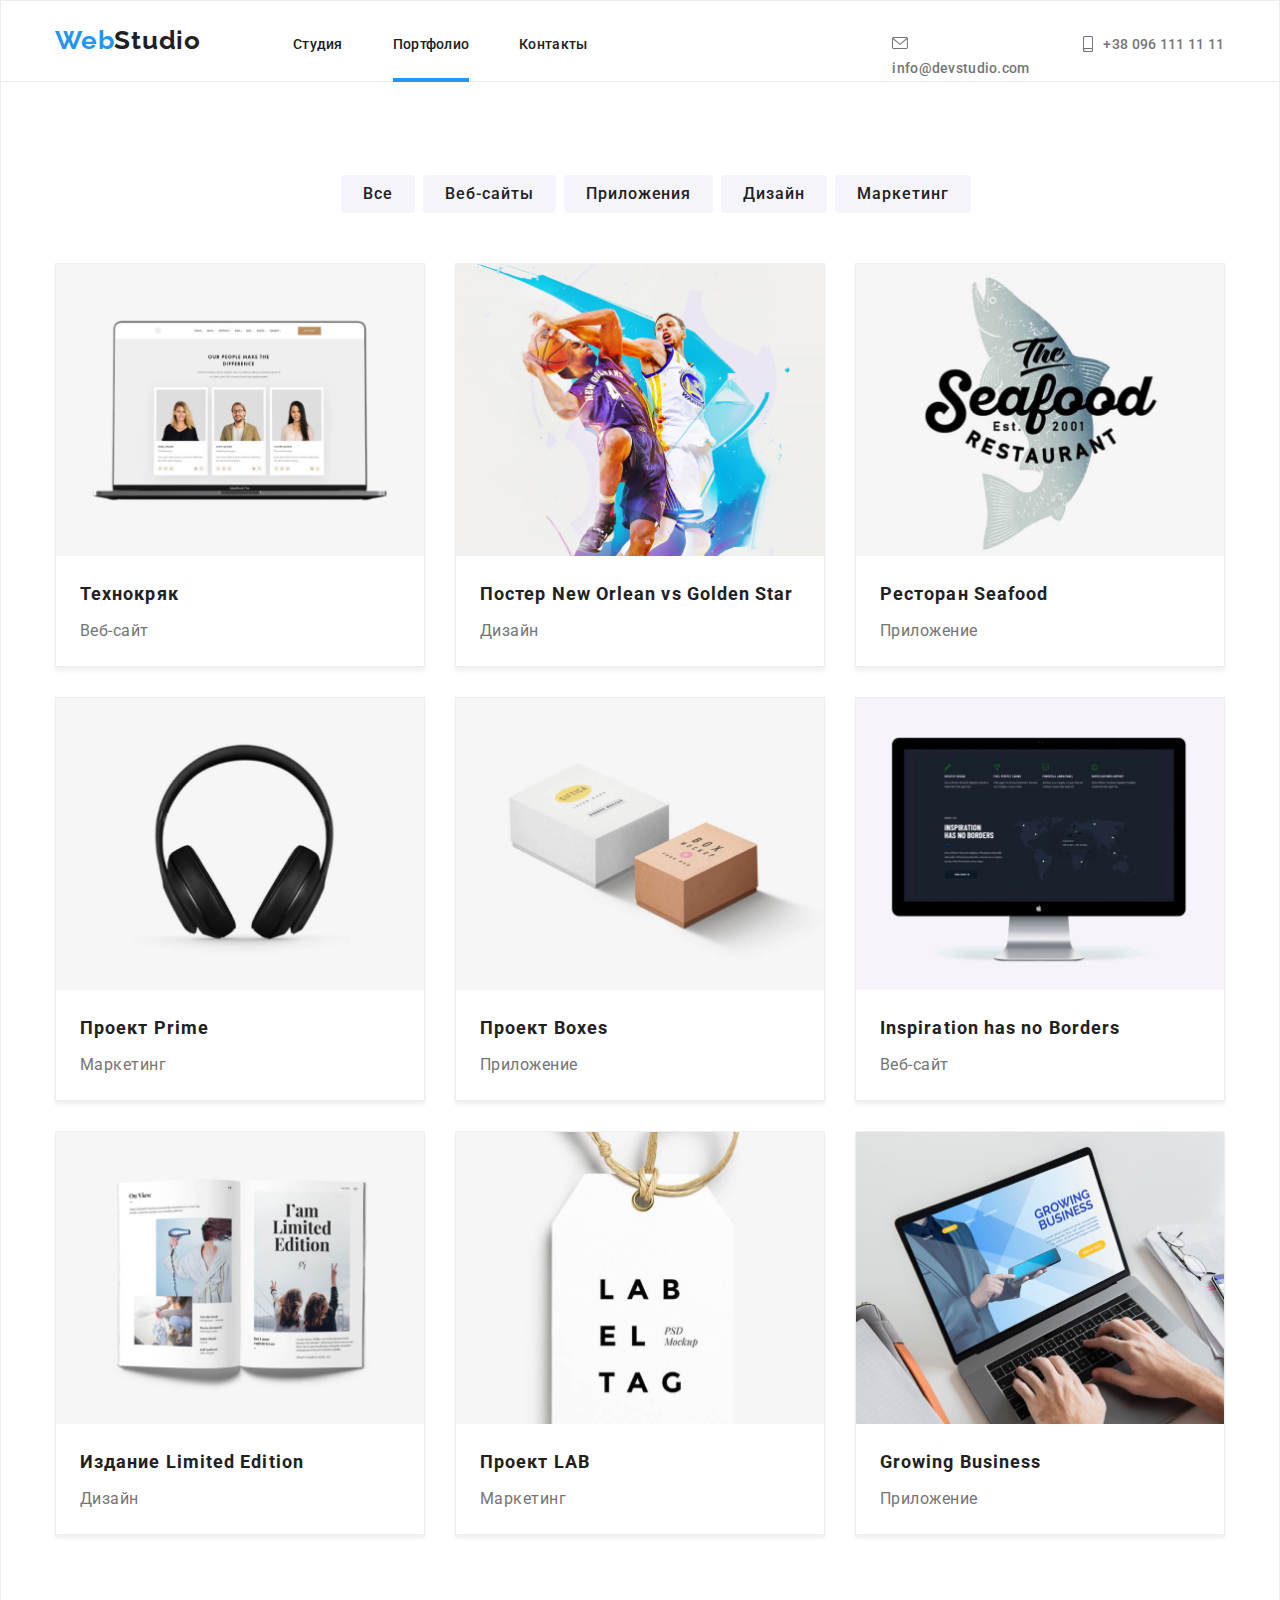
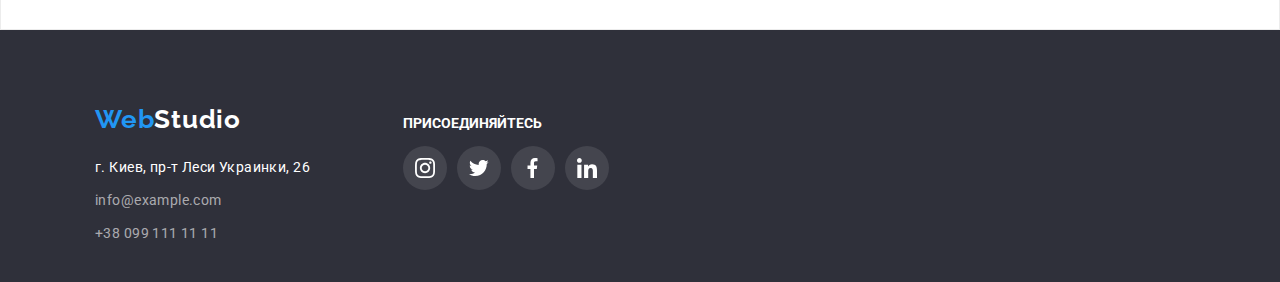
==== commit a458c6a5: "add active nav" ====
--- a/portfolio.html
+++ b/portfolio.html
@@ -18,7 +18,7 @@
               </a>
               <ul class="list left-list">  
                  <li class="link-item"><a class="link" href="index.html">Студия</a></li>
-                 <li class="link-item"><a class="link" href="#portfolio">Портфолио</a></li>
+                 <li class="link-item active"><a class="link" href="#portfolio">Портфолио</a></li>
                  <li class="link-item"><a class="link" href="#contacts">Контакты</a></li>
                </ul> 
                <ul class="list right-list">
@@ -52,10 +52,14 @@
             <div class="portfolio-container-item">
               <ul class="list flex-wrap">
                     <li class="flex-wrap-item">
-                         <span class="description">Технокряк это современная площадка распространения коронавируса. Компании используют эту платформу для цифрового шпионажа и атак на защищённые сервера конкурентов.</span>
-                         <img src="./images/portfolio/img-1.jpg"  alt="Ноутбук"/>
-                         <h3 class="project-name">Технокряк</h3>
-                         <p class="project-type">Веб-сайт</p>
+                        <div class="description-conteiner">
+                           <span class="description">Технокряк это современная площадка распространения коронавируса. Компании используют эту платформу для цифрового шпионажа и атак на защищённые сервера конкурентов.</span>
+                           <img src="./images/portfolio/img-1.jpg"  alt="Ноутбук"/>
+                        </div>
+                        <div>
+                          <h3 class="project-name">Технокряк</h3>
+                          <p class="project-type">Веб-сайт</p>
+                        </div>
                     </li>
                     <li class="flex-wrap-item">
                         <span class="description">Технокряк это современная площадка распространения коронавируса. Компании используют эту платформу для цифрового шпионажа и атак на защищённые сервера конкурентов.</span>
--- a/css/style.css
+++ b/css/style.css
@@ -64,7 +64,7 @@
 }
 .modal{
     position: absolute;
-    top: 50%;
+    top: 25%;
     left: 50%;
     transform: translate(-50%,-50%) scale(1);
     width: 100%;
@@ -74,6 +74,8 @@
     padding: 80,40;
     transition: transform 0.5s;
     margin-top: 221px;
+    padding-top: 40px;padding-right: 39px;
+    padding-bottom: 40px;padding-left: 41px;
 }
 .icon-x{
     display: flex;
@@ -280,7 +282,18 @@
 .link-item:hover{
    color: var(--accent-cl);
 }
+nav.flex a.active{
+    position: relative;
+}
 .link-item:hover.link-item::after{
+    content: "";
+    display: block;
+    width: 100%;
+    height: 4px;
+    background-color: var(--accent-cl);
+    margin-top: 22px;
+}
+.active.link-item::after{
     content: "";
     display: block;
     width: 100%;
@@ -725,6 +738,30 @@
     position: relative;
     height: 100%;
     margin: 0;
+}
+figure p{
+    position: absolute;
+    top: 0;
+    left: 50%;
+    width: 100%;
+    height: 70px;
+    margin-top: 224px;
+    margin-bottom: 0;
+    transform: translate(-50%, 0);
+    font-family: Roboto;
+    font-style: normal;
+    font-weight: bold;
+    font-size: 14px;
+    line-height: 1.15;
+    text-align: center;
+    letter-spacing: 0.03em;
+    text-transform: uppercase;
+    color: var(--whait-cl);
+    z-index: 2;
+    opacity: 1;
+    text-align: center;
+    padding-top: 27px;
+    background-color: rgba(47, 48, 58, 0.8);
 }
 
 /* figure.portfolio:hover p.animation{
@@ -784,18 +821,16 @@
     height: 294px;
     color: var(--whait-cl);
     background-color: rgba(33, 150, 243, 0.9);
-    text-align: center;
     opacity: 0;
     top: 100%;
     padding-top: 63px;
     padding-left: 24px;
     padding-bottom: 63px;
     padding-right: 24px;
-    font-family: Roboto;
-    font-style: normal;
-    font-weight: bold;
+    font-weight: normal;
     font-size: 18px;
     line-height: 1.55;
+    letter-spacing: 0.03em;
     -webkit-transition: all 0.25s;
     -o-transition:all 0.25s;
     transition: all 0.25s;
